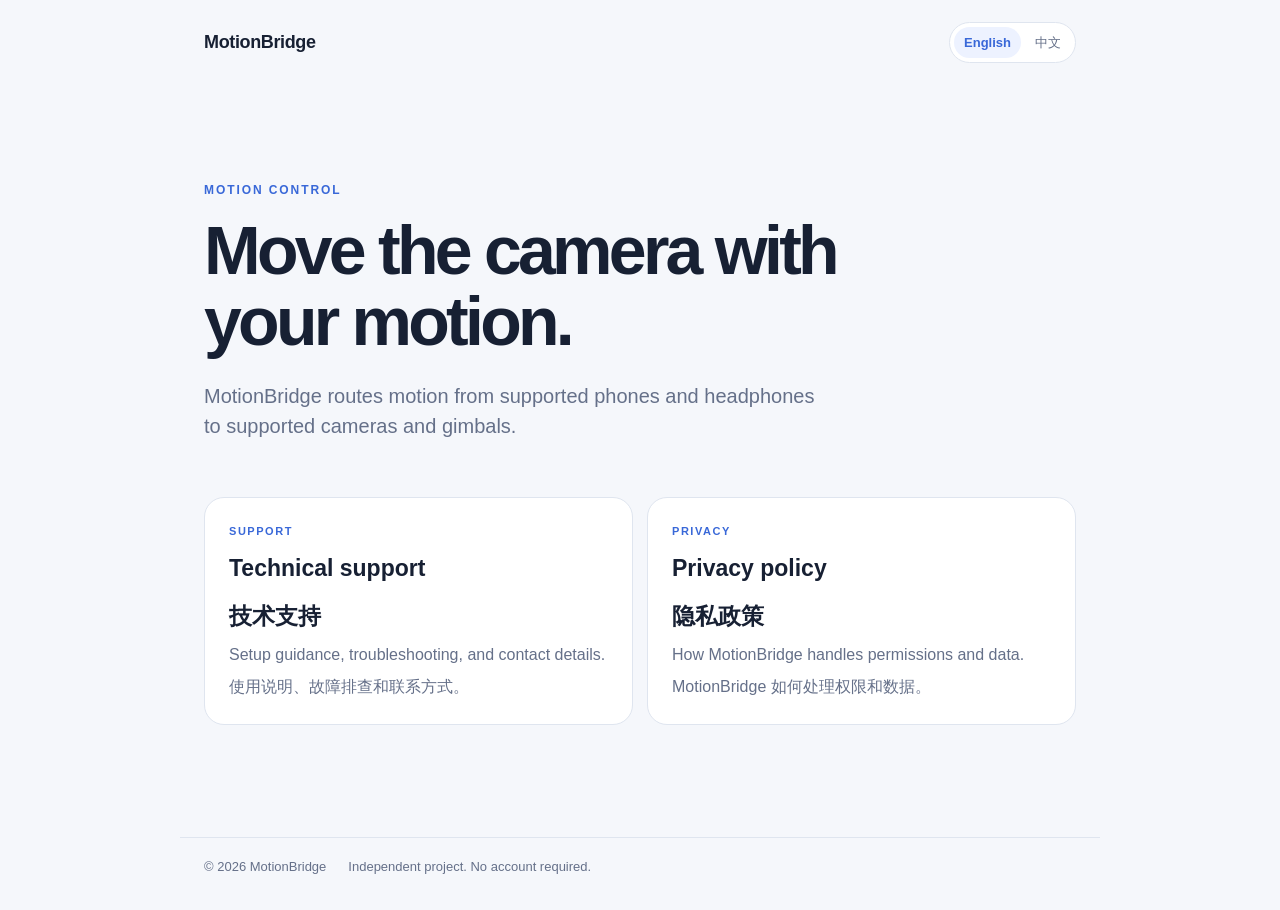
==== index.html @ e5f268b8 "Add bilingual support and privacy pages" ====
<!doctype html>
<html lang="en">
  <head>
    <meta charset="utf-8" />
    <meta name="viewport" content="width=device-width, initial-scale=1" />
    <meta name="description" content="MotionBridge support and privacy information." />
    <title>MotionBridge</title>
    <link rel="stylesheet" href="./assets/site.css" />
  </head>
  <body>
    <header class="site-header">
      <a class="brand" href="./">MotionBridge</a>
      <div class="language-switcher" aria-label="Language">
        <button type="button" data-language="en">English</button>
        <button type="button" data-language="zh">中文</button>
      </div>
    </header>

    <main class="shell hero">
      <p class="eyebrow">MOTION CONTROL</p>
      <div data-lang="en">
        <h1>Move the camera with your motion.</h1>
        <p class="lead">MotionBridge routes motion from supported phones and headphones to supported cameras and gimbals.</p>
      </div>
      <div data-lang="zh" hidden>
        <h1>用动作控制相机。</h1>
        <p class="lead">MotionBridge 将支持的手机和耳机动作，传递给支持的相机和云台。</p>
      </div>

      <div class="link-grid">
        <a class="card" href="./support.html">
          <span class="card-kicker">SUPPORT</span>
          <span data-lang="en" class="card-title">Technical support</span>
          <span data-lang="zh" hidden class="card-title">技术支持</span>
          <span data-lang="en" class="card-copy">Setup guidance, troubleshooting, and contact details.</span>
          <span data-lang="zh" hidden class="card-copy">使用说明、故障排查和联系方式。</span>
        </a>
        <a class="card" href="./privacy.html">
          <span class="card-kicker">PRIVACY</span>
          <span data-lang="en" class="card-title">Privacy policy</span>
          <span data-lang="zh" hidden class="card-title">隐私政策</span>
          <span data-lang="en" class="card-copy">How MotionBridge handles permissions and data.</span>
          <span data-lang="zh" hidden class="card-copy">MotionBridge 如何处理权限和数据。</span>
        </a>
      </div>
    </main>

    <footer class="site-footer shell">
      <span>© 2026 MotionBridge</span>
      <span data-lang="en">Independent project. No account required.</span>
      <span data-lang="zh" hidden>独立项目，无需注册账号。</span>
    </footer>

    <script src="./assets/site.js"></script>
  </body>
</html>
---- assets/site.css ----
:root {
  color-scheme: light;
  --ink: #172033;
  --muted: #657089;
  --line: #dfe5ef;
  --surface: #ffffff;
  --wash: #f5f7fb;
  --accent: #3968d8;
  --accent-wash: #edf2ff;
}

* { box-sizing: border-box; }

body {
  margin: 0;
  background: var(--wash);
  color: var(--ink);
  font: 16px/1.65 -apple-system, BlinkMacSystemFont, "Segoe UI", sans-serif;
}

a { color: var(--accent); }

.shell { max-width: 920px; margin: 0 auto; padding-left: 24px; padding-right: 24px; }

.site-header {
  display: flex;
  align-items: center;
  justify-content: space-between;
  max-width: 920px;
  margin: 0 auto;
  padding: 22px 24px;
}

.brand { color: var(--ink); font-size: 18px; font-weight: 750; text-decoration: none; letter-spacing: -0.02em; }

.language-switcher { display: flex; gap: 4px; padding: 4px; border: 1px solid var(--line); border-radius: 999px; background: var(--surface); }
.language-switcher button { border: 0; border-radius: 999px; background: transparent; color: var(--muted); cursor: pointer; padding: 5px 10px; font: inherit; font-size: 13px; }
.language-switcher button[aria-pressed="true"] { background: var(--accent-wash); color: var(--accent); font-weight: 700; }

.hero { padding-top: 96px; padding-bottom: 112px; }
.page { padding-top: 40px; padding-bottom: 80px; }
.eyebrow { color: var(--accent); font-size: 12px; font-weight: 800; letter-spacing: .16em; margin: 0 0 14px; }
h1 { max-width: 720px; margin: 0; font-size: clamp(38px, 7vw, 68px); line-height: 1.04; letter-spacing: -0.055em; }
.page h1 { font-size: clamp(36px, 6vw, 56px); }
.lead { max-width: 620px; color: var(--muted); font-size: 20px; line-height: 1.5; margin: 24px 0 0; }
.meta { color: var(--muted); margin-top: 14px; }

.link-grid { display: grid; grid-template-columns: repeat(2, minmax(0, 1fr)); gap: 14px; margin-top: 56px; }
.card, .panel { border: 1px solid var(--line); border-radius: 20px; background: var(--surface); }
.card { display: flex; min-height: 190px; flex-direction: column; justify-content: flex-end; padding: 24px; color: var(--ink); text-decoration: none; transition: border-color .2s, transform .2s; }
.card:hover { border-color: var(--accent); transform: translateY(-2px); }
.card-kicker { color: var(--accent); font-size: 11px; font-weight: 800; letter-spacing: .14em; }
.card-title { display: block; font-size: 23px; font-weight: 750; margin-top: 10px; }
.card-copy { display: block; color: var(--muted); margin-top: 6px; }

.back-link { display: inline-block; margin-bottom: 56px; text-decoration: none; }
.page > div:not([hidden]) { margin-top: 10px; }
.panel { margin-top: 18px; padding: 22px 24px; }
.panel h2 { margin: 0 0 10px; font-size: 20px; letter-spacing: -0.02em; }
.panel p, .panel ul, .panel ol { margin: 0; }
.panel + .panel { margin-top: 12px; }
.panel li + li { margin-top: 8px; }

.site-footer { display: flex; flex-wrap: wrap; gap: 12px 22px; border-top: 1px solid var(--line); color: var(--muted); font-size: 13px; padding-top: 18px; padding-bottom: 32px; }
.site-footer a { text-decoration: none; }

@media (max-width: 640px) {
  .hero { padding-top: 64px; padding-bottom: 80px; }
  .link-grid { grid-template-columns: 1fr; margin-top: 40px; }
  .card { min-height: 150px; }
  .page { padding-top: 24px; }
  .back-link { margin-bottom: 40px; }
}
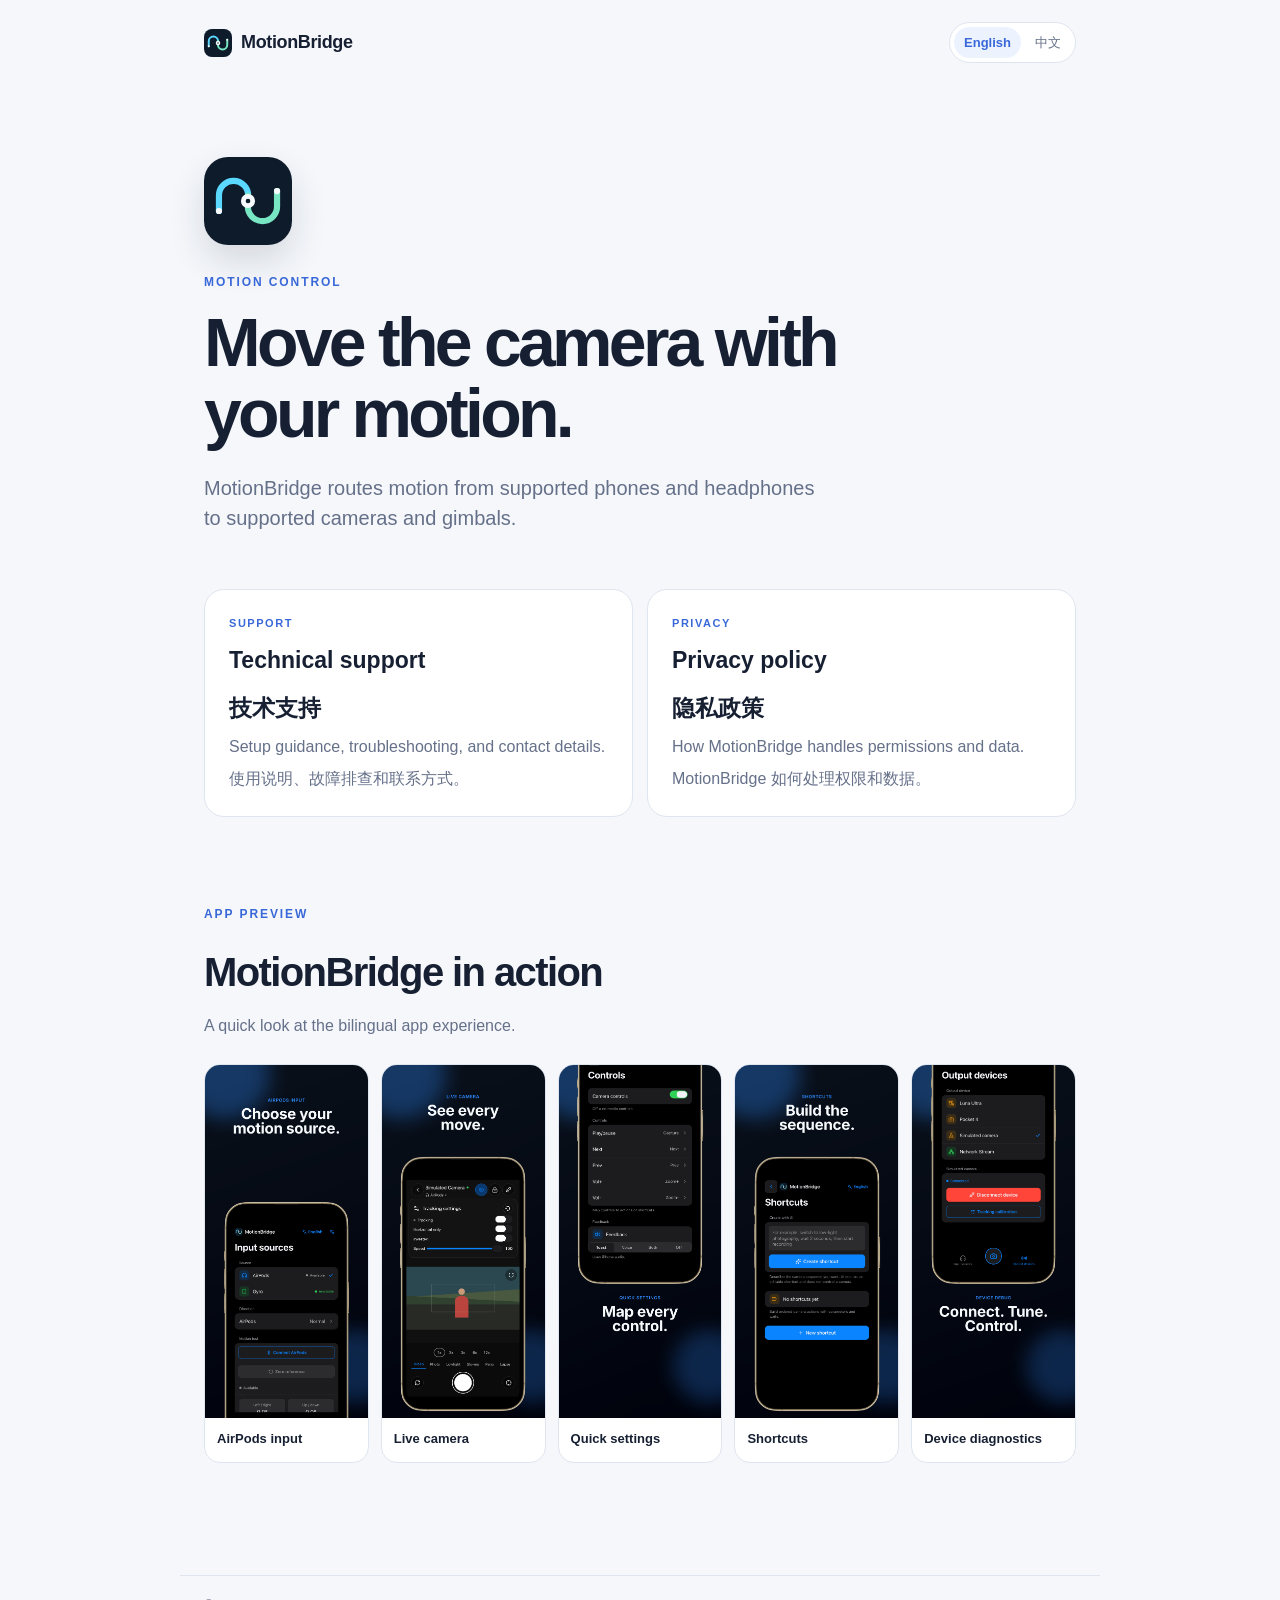
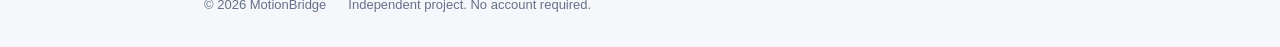
==== commit 5fafb3b7: "Add bilingual poster gallery to homepage" ====
--- a/index.html
+++ b/index.html
@@ -9,7 +9,7 @@
   </head>
   <body>
     <header class="site-header">
-      <a class="brand" href="./">MotionBridge</a>
+      <a class="brand" href="./"><img class="brand-mark" src="./assets/motionbridge-icon.svg" alt="" />MotionBridge</a>
       <div class="language-switcher" aria-label="Language">
         <button type="button" data-language="en">English</button>
         <button type="button" data-language="zh">中文</button>
@@ -17,6 +17,7 @@
     </header>
 
     <main class="shell hero">
+      <div class="hero-brand"><img src="./assets/motionbridge-icon.svg" alt="MotionBridge logo" /></div>
       <p class="eyebrow">MOTION CONTROL</p>
       <div data-lang="en">
         <h1>Move the camera with your motion.</h1>
@@ -43,6 +44,35 @@
           <span data-lang="zh" hidden class="card-copy">MotionBridge 如何处理权限和数据。</span>
         </a>
       </div>
+
+      <section class="poster-section" data-lang="en">
+        <div class="section-heading">
+          <p class="eyebrow">APP PREVIEW</p>
+          <h2>MotionBridge in action</h2>
+          <p class="section-copy">A quick look at the bilingual app experience.</p>
+        </div>
+        <div class="poster-grid">
+          <a class="poster-card" href="./assets/posters/en/01-airpods-input.png" target="_blank" rel="noreferrer"><img src="./assets/posters/en/01-airpods-input.png" alt="AirPods motion input" loading="lazy" /><span>AirPods input</span></a>
+          <a class="poster-card" href="./assets/posters/en/02-live-camera.png" target="_blank" rel="noreferrer"><img src="./assets/posters/en/02-live-camera.png" alt="Live camera control" loading="lazy" /><span>Live camera</span></a>
+          <a class="poster-card" href="./assets/posters/en/03-quick-settings.png" target="_blank" rel="noreferrer"><img src="./assets/posters/en/03-quick-settings.png" alt="Quick settings" loading="lazy" /><span>Quick settings</span></a>
+          <a class="poster-card" href="./assets/posters/en/04-shortcuts.png" target="_blank" rel="noreferrer"><img src="./assets/posters/en/04-shortcuts.png" alt="Camera shortcuts" loading="lazy" /><span>Shortcuts</span></a>
+          <a class="poster-card" href="./assets/posters/en/05-device-debug.png" target="_blank" rel="noreferrer"><img src="./assets/posters/en/05-device-debug.png" alt="Device diagnostics" loading="lazy" /><span>Device diagnostics</span></a>
+        </div>
+      </section>
+      <section class="poster-section" data-lang="zh" hidden>
+        <div class="section-heading">
+          <p class="eyebrow">应用预览</p>
+          <h2>MotionBridge 使用场景</h2>
+          <p class="section-copy">快速了解双语应用体验。</p>
+        </div>
+        <div class="poster-grid">
+          <a class="poster-card" href="./assets/posters/zh-CN/01-airpods-input.png" target="_blank" rel="noreferrer"><img src="./assets/posters/zh-CN/01-airpods-input.png" alt="AirPods 动作输入" loading="lazy" /><span>AirPods 输入</span></a>
+          <a class="poster-card" href="./assets/posters/zh-CN/02-live-camera.png" target="_blank" rel="noreferrer"><img src="./assets/posters/zh-CN/02-live-camera.png" alt="实时相机控制" loading="lazy" /><span>实时相机</span></a>
+          <a class="poster-card" href="./assets/posters/zh-CN/03-quick-settings.png" target="_blank" rel="noreferrer"><img src="./assets/posters/zh-CN/03-quick-settings.png" alt="快捷设置" loading="lazy" /><span>快捷设置</span></a>
+          <a class="poster-card" href="./assets/posters/zh-CN/04-shortcuts.png" target="_blank" rel="noreferrer"><img src="./assets/posters/zh-CN/04-shortcuts.png" alt="相机快捷指令" loading="lazy" /><span>快捷指令</span></a>
+          <a class="poster-card" href="./assets/posters/zh-CN/05-device-debug.png" target="_blank" rel="noreferrer"><img src="./assets/posters/zh-CN/05-device-debug.png" alt="设备诊断" loading="lazy" /><span>设备诊断</span></a>
+        </div>
+      </section>
     </main>
 
     <footer class="site-footer shell">
--- a/assets/site.css
+++ b/assets/site.css
@@ -31,13 +31,16 @@
   padding: 22px 24px;
 }
 
-.brand { color: var(--ink); font-size: 18px; font-weight: 750; text-decoration: none; letter-spacing: -0.02em; }
+.brand { display: inline-flex; align-items: center; gap: 9px; color: var(--ink); font-size: 18px; font-weight: 750; text-decoration: none; letter-spacing: -0.02em; }
+.brand-mark { width: 28px; height: 28px; border-radius: 8px; }
 
 .language-switcher { display: flex; gap: 4px; padding: 4px; border: 1px solid var(--line); border-radius: 999px; background: var(--surface); }
 .language-switcher button { border: 0; border-radius: 999px; background: transparent; color: var(--muted); cursor: pointer; padding: 5px 10px; font: inherit; font-size: 13px; }
 .language-switcher button[aria-pressed="true"] { background: var(--accent-wash); color: var(--accent); font-weight: 700; }
 
-.hero { padding-top: 96px; padding-bottom: 112px; }
+.hero { padding-top: 72px; padding-bottom: 112px; }
+.hero-brand { margin-bottom: 28px; }
+.hero-brand img { display: block; width: 88px; height: 88px; border-radius: 24px; box-shadow: 0 16px 36px rgba(23, 32, 51, .14); }
 .page { padding-top: 40px; padding-bottom: 80px; }
 .eyebrow { color: var(--accent); font-size: 12px; font-weight: 800; letter-spacing: .16em; margin: 0 0 14px; }
 h1 { max-width: 720px; margin: 0; font-size: clamp(38px, 7vw, 68px); line-height: 1.04; letter-spacing: -0.055em; }
@@ -53,6 +56,15 @@
 .card-title { display: block; font-size: 23px; font-weight: 750; margin-top: 10px; }
 .card-copy { display: block; color: var(--muted); margin-top: 6px; }
 
+.poster-section { margin-top: 88px; }
+.section-heading h2 { margin: 0; font-size: clamp(28px, 4vw, 40px); letter-spacing: -0.04em; }
+.section-copy { color: var(--muted); margin: 8px 0 0; }
+.poster-grid { display: grid; grid-template-columns: repeat(5, minmax(0, 1fr)); gap: 12px; margin-top: 24px; }
+.poster-card { overflow: hidden; border: 1px solid var(--line); border-radius: 16px; background: var(--surface); color: var(--ink); text-decoration: none; transition: border-color .2s, transform .2s; }
+.poster-card:hover { border-color: var(--accent); transform: translateY(-2px); }
+.poster-card img { display: block; width: 100%; aspect-ratio: 1320 / 2868; object-fit: cover; background: #e8edf5; }
+.poster-card span { display: block; padding: 10px 12px 12px; font-size: 13px; font-weight: 700; }
+
 .back-link { display: inline-block; margin-bottom: 56px; text-decoration: none; }
 .page > div:not([hidden]) { margin-top: 10px; }
 .panel { margin-top: 18px; padding: 22px 24px; }
@@ -65,9 +77,12 @@
 .site-footer a { text-decoration: none; }
 
 @media (max-width: 640px) {
-  .hero { padding-top: 64px; padding-bottom: 80px; }
+  .hero { padding-top: 48px; padding-bottom: 80px; }
+  .hero-brand img { width: 72px; height: 72px; border-radius: 20px; }
   .link-grid { grid-template-columns: 1fr; margin-top: 40px; }
   .card { min-height: 150px; }
+  .poster-section { margin-top: 64px; }
+  .poster-grid { grid-template-columns: repeat(2, minmax(0, 1fr)); }
   .page { padding-top: 24px; }
   .back-link { margin-bottom: 40px; }
 }
